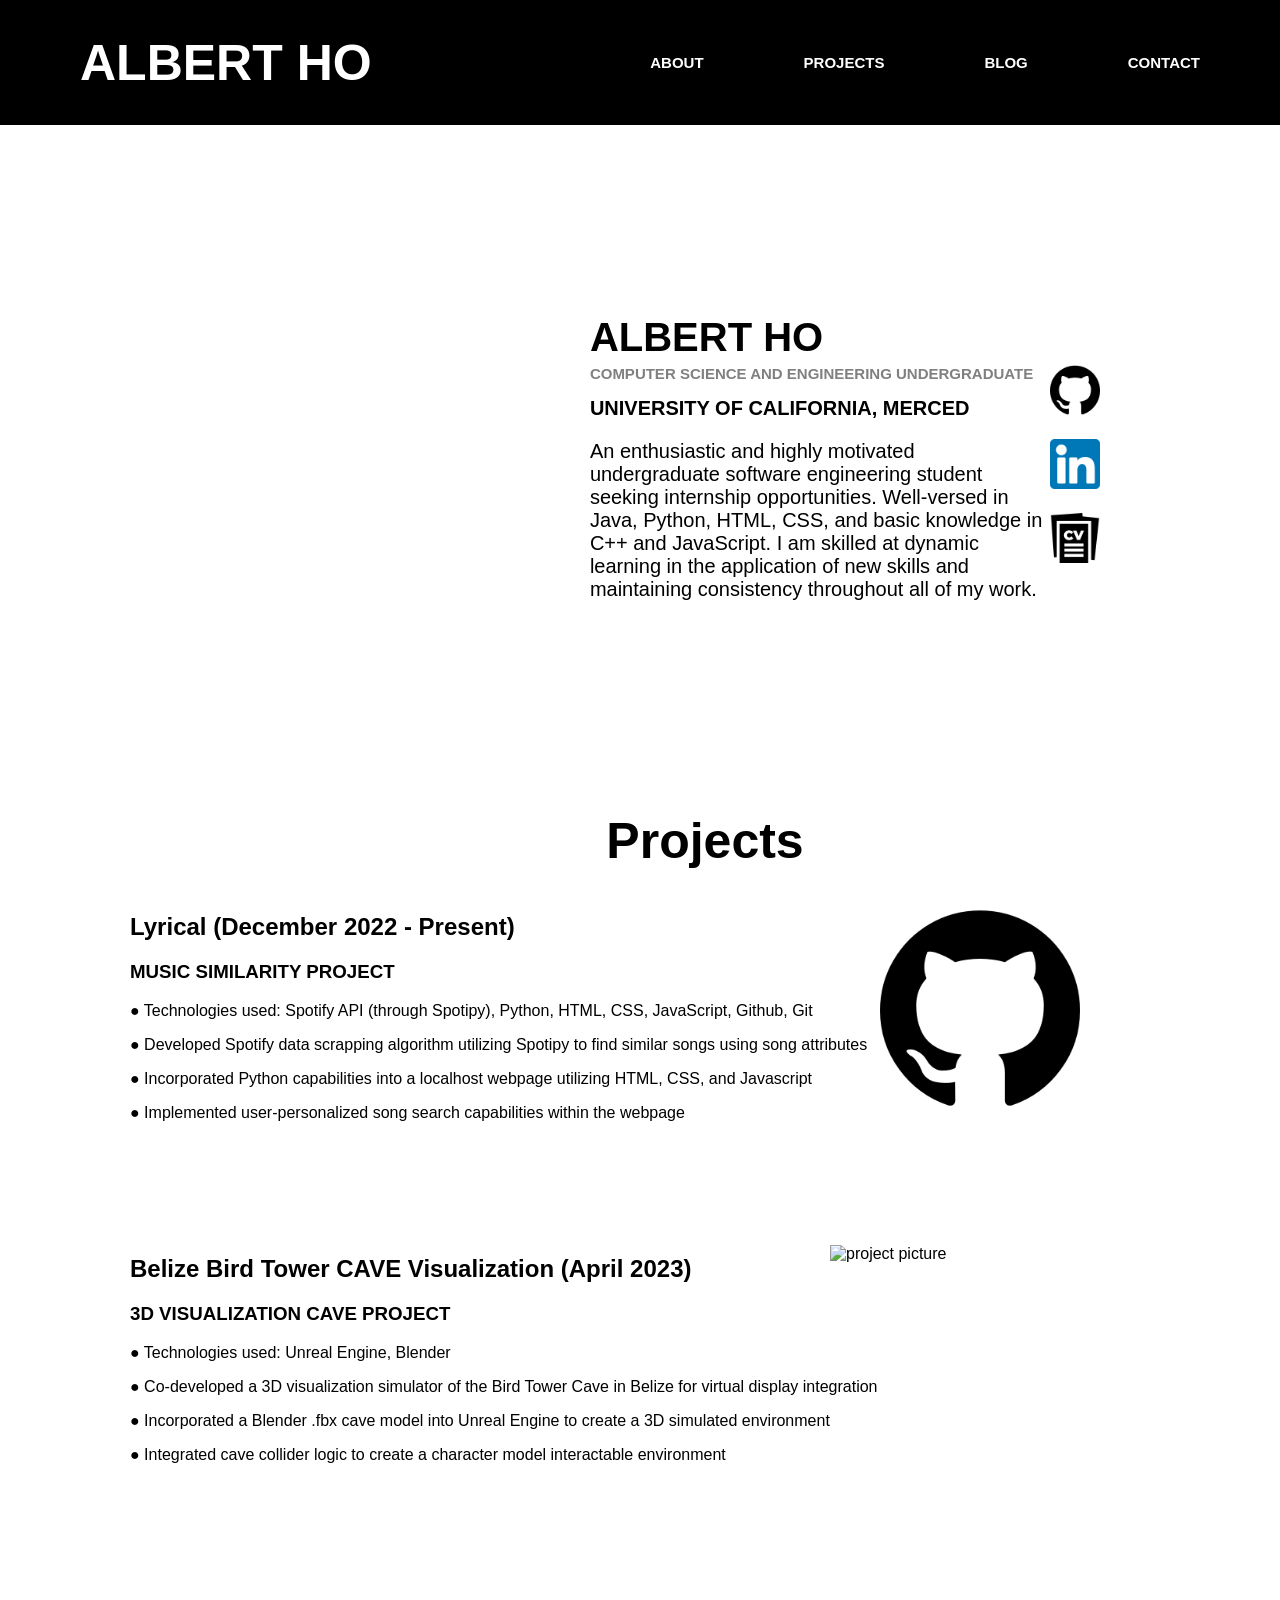
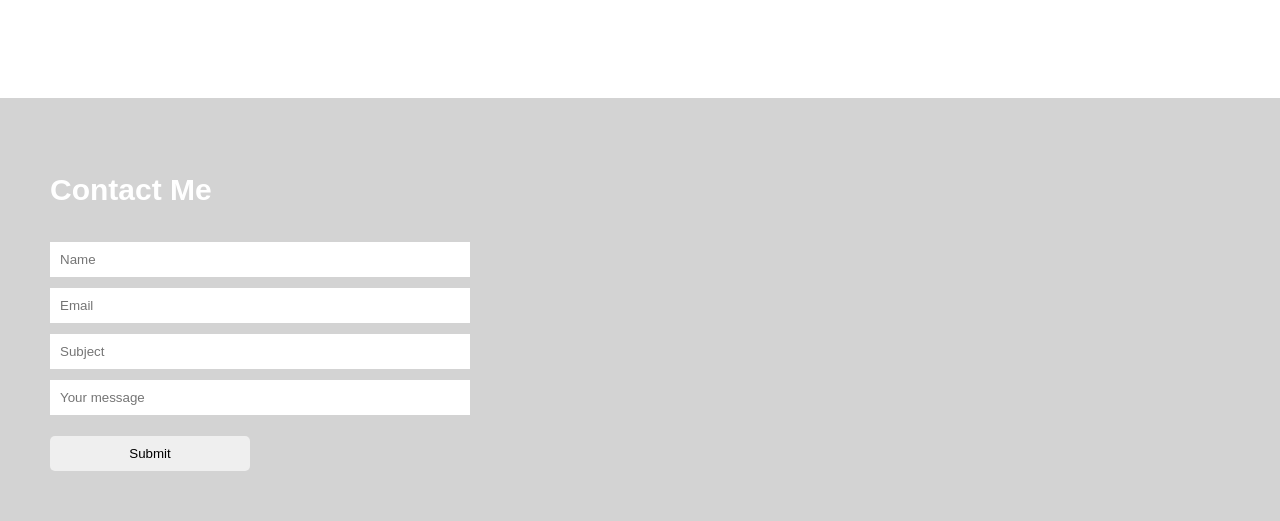
==== index.html @ 20526eb8 "Added additional content" ====
<!DOCTYPE html>
<html>
    <head>
        <link rel="stylesheet" href="style.css">
    </head>
    <body>
        <div class="navbar">
            <h1>ALBERT HO</h1>
            <div class="pages">
                <a href="#"><button>ABOUT</button></a>
                <a href="#projects_page"><button>PROJECTS</button></a>
                <a target="_blank" href="https://tofulati.github.io/blogoitory/"><button>BLOG</button></a>
                <a href="#contact_page"><button>CONTACT</button></a>
            </div>
        </div>
        <div class="clickables">
            <div class="github">
                <a target="_blank" href="https://github.com/Tofulati">
                    <img src="assets\github.png" alt="GitHub Icon">
                </a>
            </div>
            <div class="linkedin">
                <a target="_blank" href="https://www.linkedin.com/in/albertho/">
                    <img src="assets\linkedin.png" alt="Linkedin Icon">
                </a>
            </div>
            <div class="cv">
                <a target="_blank" href="assets\Resume_Formal.pdf">
                    <img src="assets\curriculum-vitae.png" alt="CV Icon">
                </a>
            </div>
        </div>
        
        <div class="about">
            <img src="https://media.licdn.com/dms/image/D4E03AQFFBGvEVaEjlQ/profile-displayphoto-shrink_800_800/0/1639620595159?e=1687996800&v=beta&t=6xJ5skv7abPTQnKK1wALh-GdWcUKDrQCiea3u0dwobo">
            <div class="text">
                <div class="name">
                    <h2>ALBERT HO</h2>
                </div>
                <div class="stud">
                    <h3>COMPUTER SCIENCE AND ENGINEERING UNDERGRADUATE</h3>
                </div>
                <div class="univ">
                    <h3>UNIVERSITY OF CALIFORNIA, MERCED</h3>
                </div>
                <div class="sum">
                    <p>
                        An enthusiastic and highly motivated undergraduate software engineering student seeking internship opportunities. Well-versed in Java, Python, HTML, CSS, and basic knowledge in C++ and JavaScript. I am skilled at dynamic learning in the application of new skills and maintaining consistency throughout all of my work. 
                    </p>
                </div>
            </div>  
        </div>
        <br>
        <a class="project_anchor" id="projects_page"><div class="projects"></a>
            <h1>Projects</h1>
            <div class="lyrical">
                <div class="name">
                    <h2>Lyrical (December 2022 - Present)</h2>
                </div>
                <div class="stud">
                    <h3>MUSIC SIMILARITY PROJECT</h3>
                </div>
                <div class="desc">
                    <p>● Technologies used: Spotify API (through Spotipy), Python, HTML, CSS, JavaScript, Github, Git</p>
                    <p>● Developed Spotify data scrapping algorithm utilizing Spotipy to find similar songs using song attributes</p>
                    <p>● Incorporated Python capabilities into a localhost webpage utilizing HTML, CSS, and Javascript</p>  
                    <p>● Implemented user-personalized song search capabilities within the webpage</p>  
                </div>
                <div class="github">
                    <a target="_blank" href="https://github.com/Tofulati/Lyrical">
                        <img src="assets\github.png" alt="GitHub Icon">
                    </a>
                </div>
            </div> 
            <br>
            <div class="belize">
                <div class="name">
                    <h2>Belize Bird Tower CAVE Visualization (April 2023)</h2>
                </div>
                <div class="stud">
                    <h3>3D VISUALIZATION CAVE PROJECT</h3>
                </div>
                <div class="desc">
                    <p>● Technologies used: Unreal Engine, Blender</p>
                    <p>● Co-developed a 3D visualization simulator of the Bird Tower Cave in Belize for virtual display integration</p>
                    <p>● Incorporated a Blender .fbx cave model into Unreal Engine to create a 3D simulated environment</p>  
                    <p>● Integrated cave collider logic to create a character model interactable environment</p>  
                </div>
                <img src="assets\CAVE_crew.jpg" alt="project picture">
            </div>  
        </div>
        <br>
        <div class="contacts">
            <form>
                <a id="contact_page"><h2>Contact Me</h2></a>
                <input type="text" placeholder="Name">
                <input type="email" placeholder="Email">
                <input type="text" placeholder="Subject">
                <input type="" placeholder="Your message">
                <button>Submit</button>
            </form>
        </div>
    </body>
</html>
---- style.css ----
body {
    margin: 0;
}

body::-webkit-scrollbar {
    display: none;
}

.navbar {
    border: none;
    background-color: black;
    display: flex;
    position: sticky;
    top: 0;
}

.navbar h1 {
    color: white;
    display: flex;
    align-items: center;
    margin-left: 80px;
    user-select: none;
}

.navbar .pages {
    display: flex;
    align-items: center;
    margin-left: auto;
    padding-right: 30px;
}

.navbar .pages button {
    cursor: pointer;
    padding: 50px;
    border: none;
    font-weight: bold;
    color: white;
    background-color: black;
    font-size: 15px;
    transition: background-color 500ms ease-out;
}

.navbar .pages button:hover {
    background-color: rgb(30, 30, 30);
}

.clickables{
    padding-top: 50px;
    margin-top: 190px;
    display: flex;
    padding-right: 180px;
    float: right;
    flex-direction: column;
    gap: 20px;
}

.clickables img{
    width: 50px;
}

.about {
    display: flex;
    user-select: none;
    padding-top: 50px;
}

.about img {
    display: flex;
    padding-top: 100px;
    padding-right: 100px;
    padding-left: 200px;
    padding-bottom: 150px;
    width: 30%;
    border-radius: 50%;
}

.about .text{
    margin-top: 140px;
    display: flex;
    flex-direction: column;
    width: 500px;
}

.about .name h2 {
    display: flex;
    font-size: 40px;
    font-family: Helvetica;
    margin: 0px;
}

.about .univ h3 {
    display: flex;
    font-size: 20px;
    font-family: Helvetica;
    margin: 0px;
}

.about .stud h3 {
    display: flex;
    font-size: 15px;
    font-family: Helvetica;
    margin-top: 5px;
    color: gray;
}

.about .sum {
    font-size: 20px;
    font-family: helvetica;
    height: 300px;
}

h1{
    display: flex;
    justify-content: center;
    font-size: 50px;
    font-family: Arial;
    font-weight: bold;
}

.project_anchor {
    display: block;
    position: relative;
    top: -100px;
}

.projects {
    display: flex;
    flex-direction: column;
    gap: 40px;
    padding-left: 130px;
    font-family: helvetica;
    padding-bottom: 200px;
}

.projects .lyrical {
    margin-top: -50px;
}

.projects .lyrical img {
    display: absolute;
    margin-top: -230px;
    margin-right: 200px;
    float: right;
    width: 200px;
}

.projects .belize img {
    display: absolute;
    margin-top: -235px;
    margin-right: 150px;
    float: right;
    width: 300px;
}

.contacts form{
    background-color: lightgray;
    display: flex;
    justify-content: start;
    flex-direction: column;
    align-items: start;
    padding: 50px;
    gap: 10px;
}

.contacts h2{
    display: flex;
    justify-content: center;
    font-size: 30px;
    font-family: Arial;
    font-weight: bold;
    color: white;
}

.contacts input{
    padding: 10px;
    border: none;
    border-bottom: 1px solid lightgray;
    width: 400px;
}

.contacts button{
    display: flex;
    justify-content: center;
    padding: 10px;
    margin-top: 10px;
    border: none;
    border-radius: 5px;
    cursor: pointer;
    width: 200px;
}
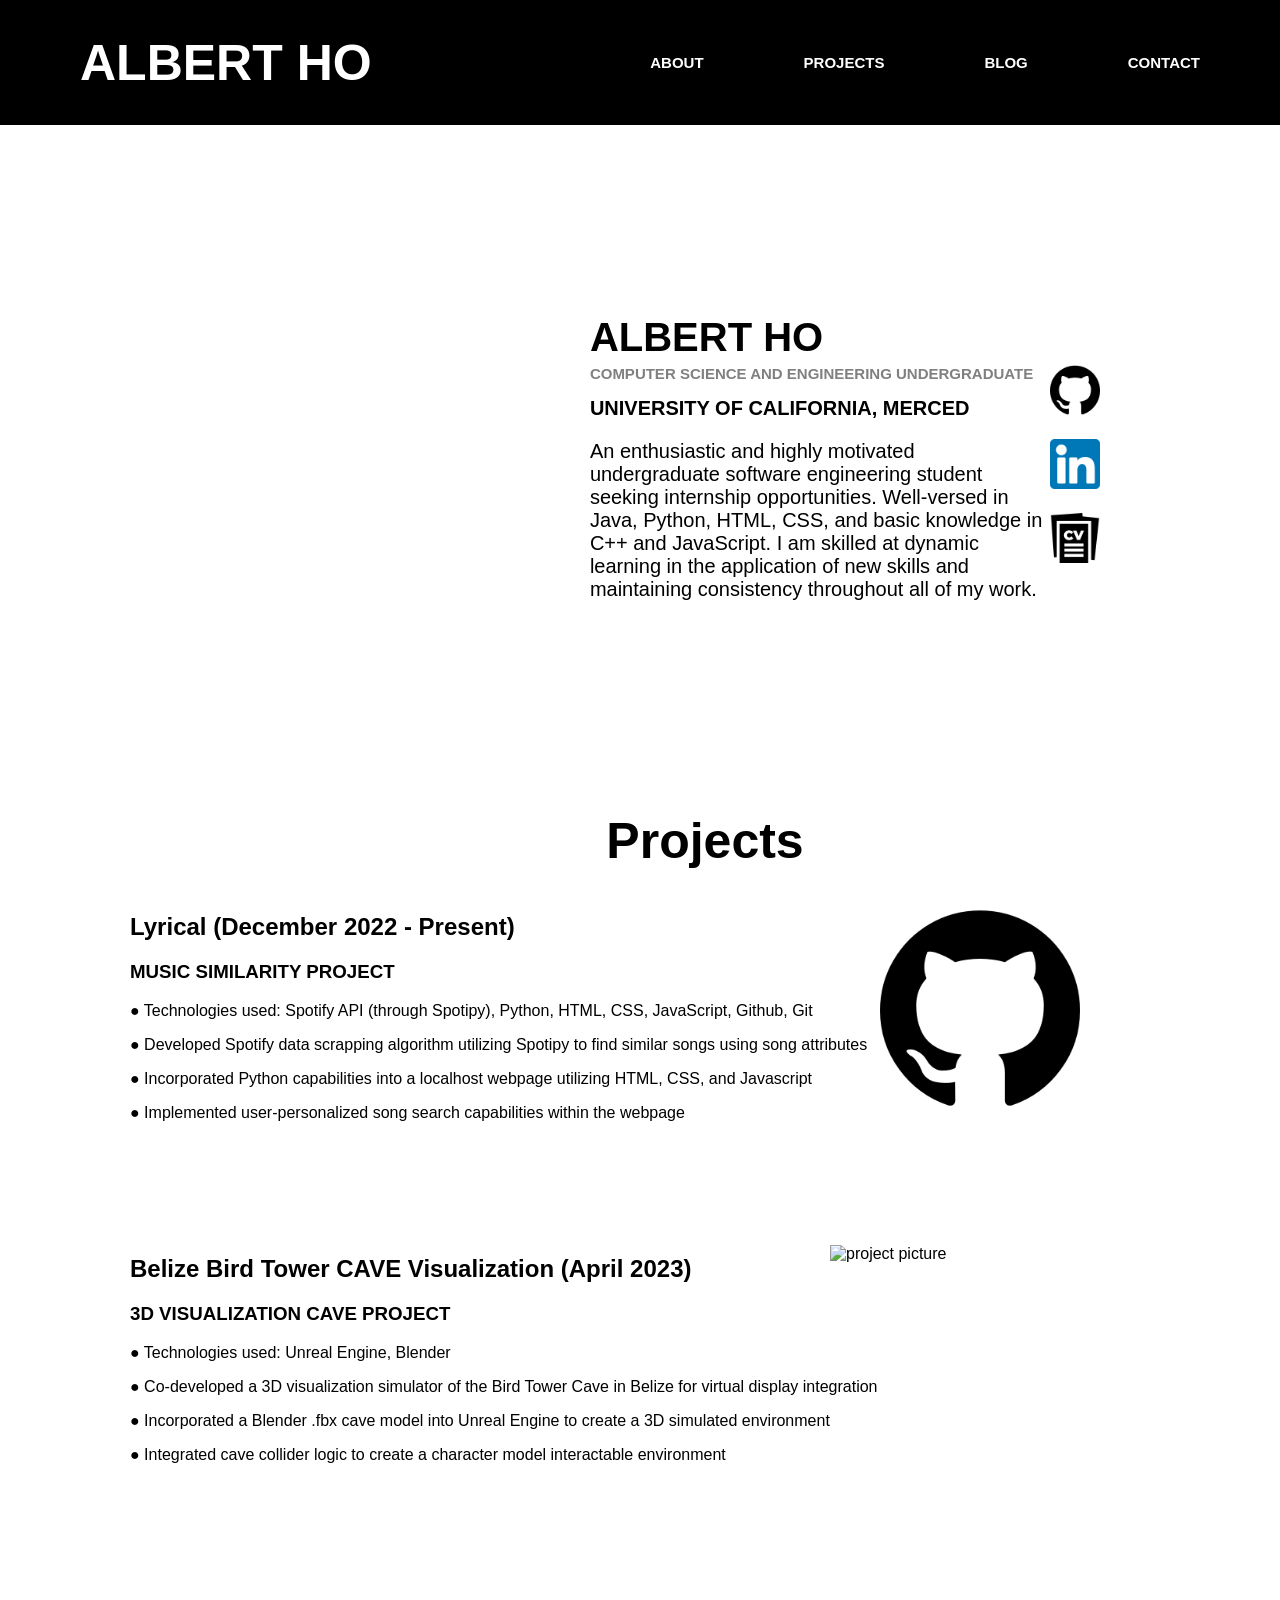
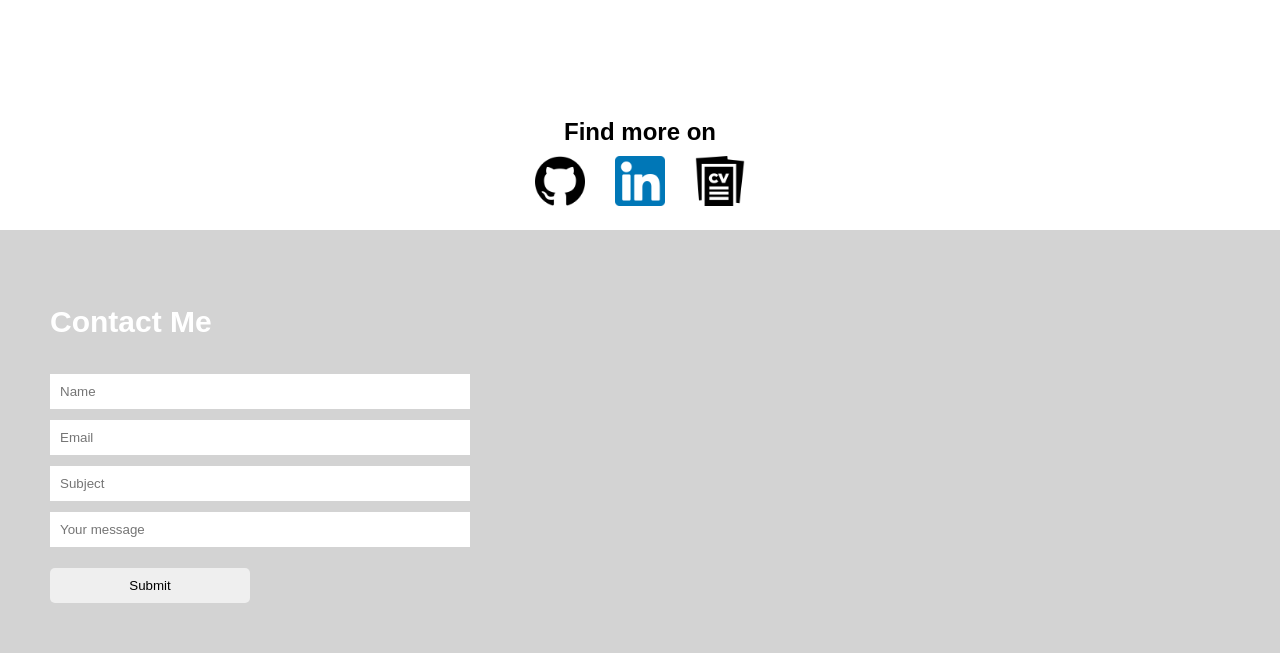
==== commit fb2870bd: "Added find more" ====
--- a/index.html
+++ b/index.html
@@ -87,9 +87,29 @@
                     <p>● Integrated cave collider logic to create a character model interactable environment</p>  
                 </div>
                 <img src="assets\CAVE_crew.jpg" alt="project picture">
-            </div>  
+            </div>
         </div>
         <br>
+        <div class="more">
+            <h2>Find more on</h2> 
+            <div class="buttons">
+                <div class="github">
+                    <a target="_blank" href="https://github.com/Tofulati">
+                        <img src="assets\github.png" alt="GitHub Icon">
+                    </a>
+                </div>
+                <div class="linkedin">
+                    <a target="_blank" href="https://www.linkedin.com/in/albertho/">
+                        <img src="assets\linkedin.png" alt="Linkedin Icon">
+                    </a>
+                </div>
+                <div class="cv">
+                    <a target="_blank" href="assets\Resume_Formal.pdf">
+                        <img src="assets\curriculum-vitae.png" alt="CV Icon">
+                    </a>
+                </div>
+            </div>
+        </div>
         <div class="contacts">
             <form>
                 <a id="contact_page"><h2>Contact Me</h2></a>
--- a/style.css
+++ b/style.css
@@ -112,6 +112,7 @@
 h1{
     display: flex;
     justify-content: center;
+    align-items: center;
     font-size: 50px;
     font-family: Arial;
     font-weight: bold;
@@ -129,7 +130,7 @@
     gap: 40px;
     padding-left: 130px;
     font-family: helvetica;
-    padding-bottom: 200px;
+    padding-bottom: 150px;
 }
 
 .projects .lyrical {
@@ -152,6 +153,26 @@
     width: 300px;
 }
 
+.more h2 {
+    display: flex;
+    justify-content: center;
+    padding-top: 50px;
+    font-family: helvetica;
+    margin-bottom: 10px;
+}
+
+.more .buttons {
+    display: flex;
+    justify-content: center;
+    align-items: center;
+    gap: 30px;
+    padding-bottom: 20px
+}
+
+.more .buttons img{
+    width: 50px;
+}
+
 .contacts form{
     background-color: lightgray;
     display: flex;
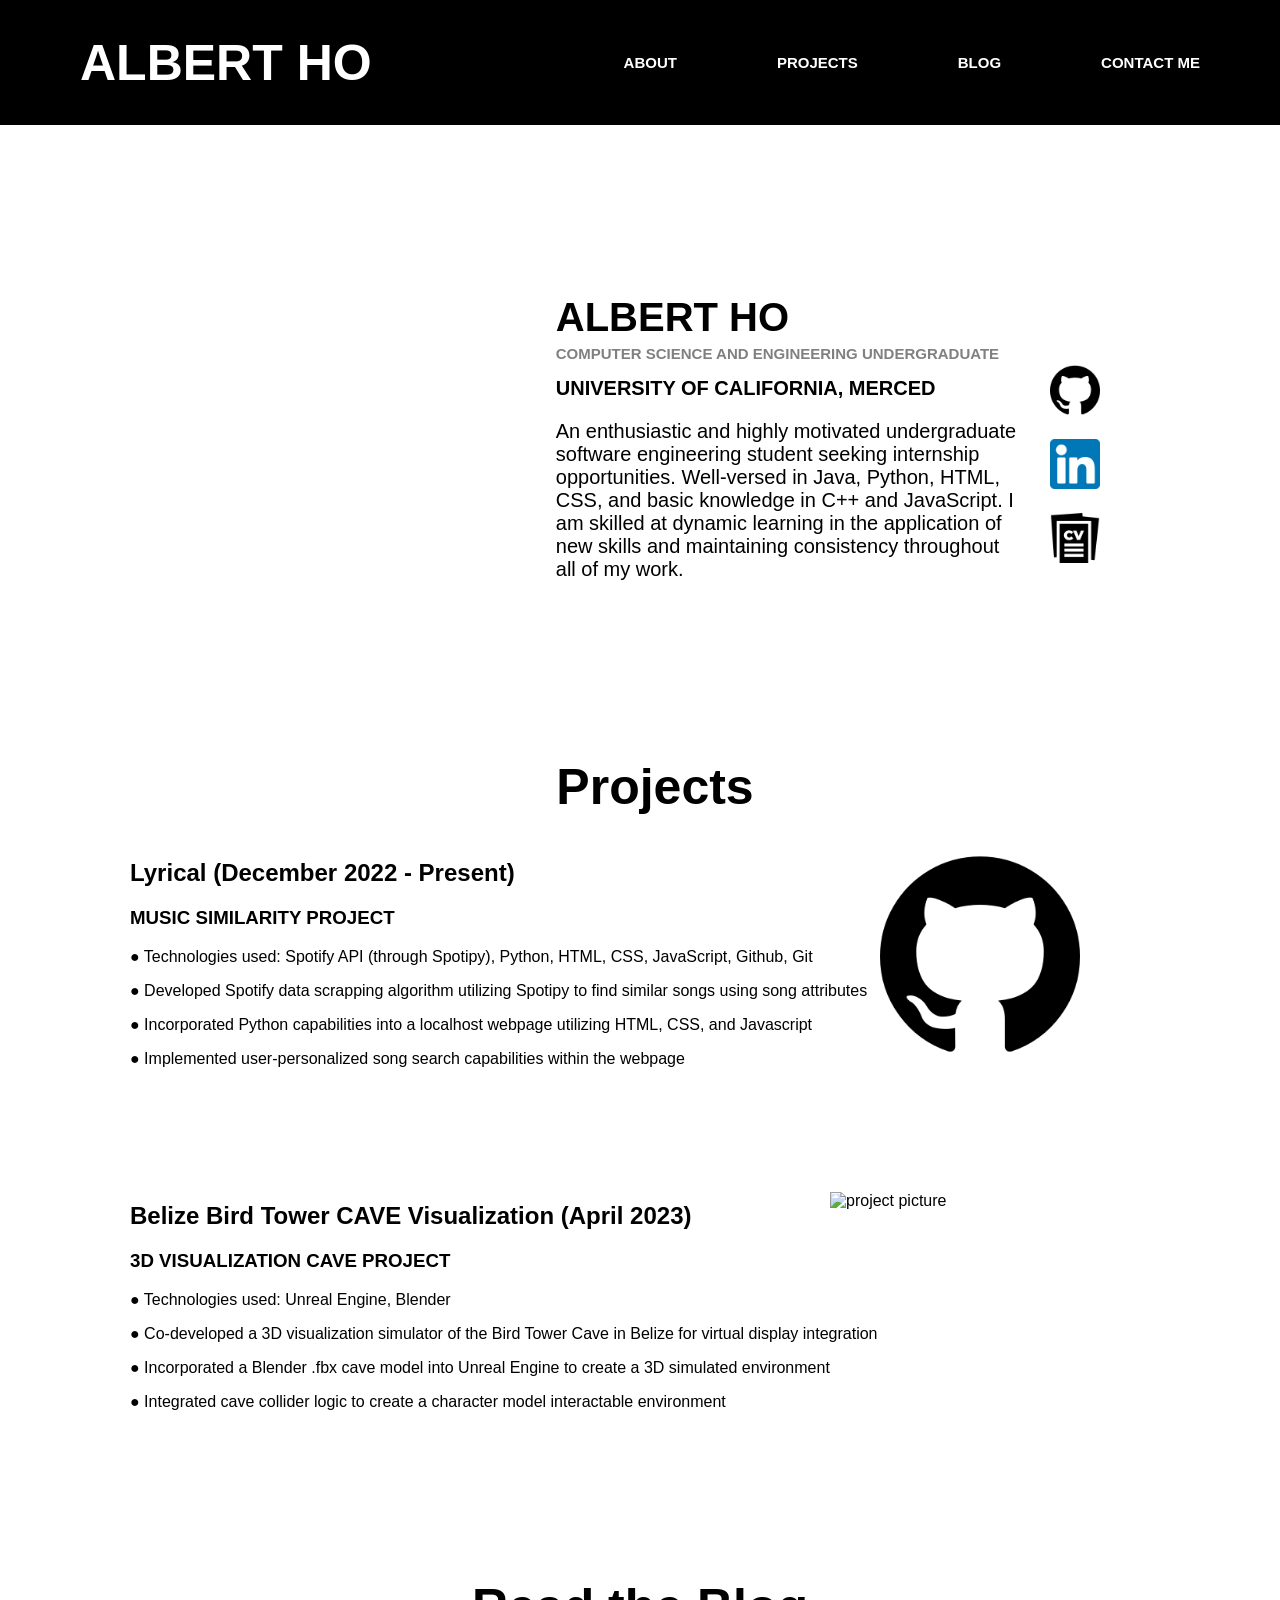
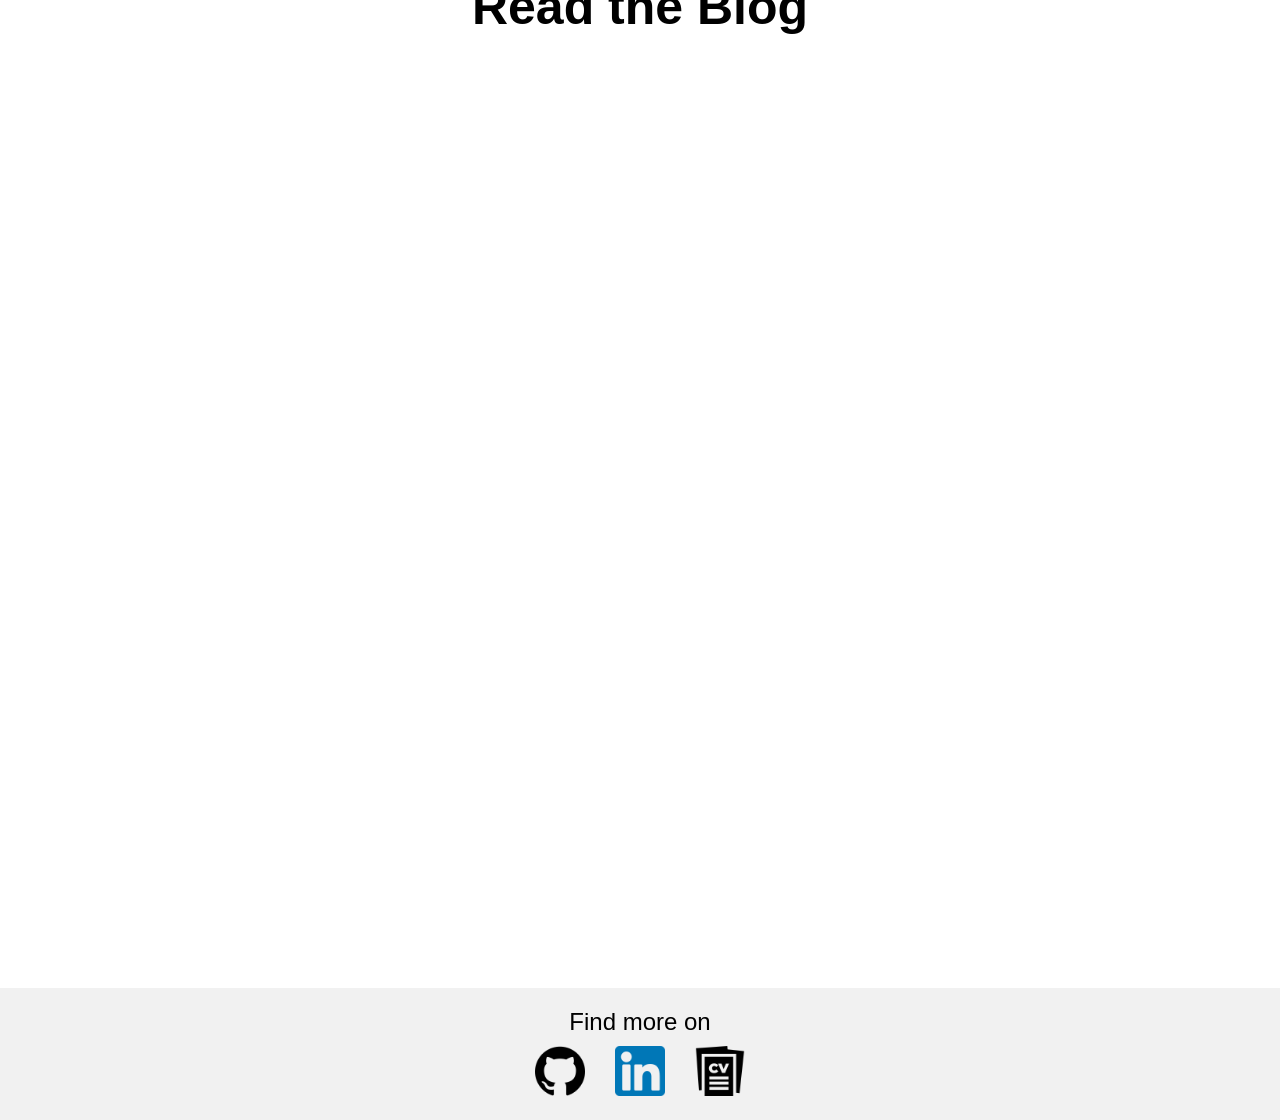
==== commit 59bf5480: "Add blog" ====
--- a/index.html
+++ b/index.html
@@ -9,8 +9,8 @@
             <div class="pages">
                 <a href="#"><button>ABOUT</button></a>
                 <a href="#projects_page"><button>PROJECTS</button></a>
-                <a target="_blank" href="https://tofulati.github.io/blogoitory/"><button>BLOG</button></a>
-                <a href="#contact_page"><button>CONTACT</button></a>
+                <a href="#blog_page"><button>BLOG</button></a>
+                <a href="mailto:aho66@ucmerced.edu"><button>CONTACT ME</button></a>
             </div>
         </div>
         <div class="clickables">
@@ -90,6 +90,12 @@
             </div>
         </div>
         <br>
+        <a class="blog_anchor" id="blog_page"></a>
+        <div class="blog">
+            <h1>Read the Blog</h1>
+            <iframe src="https://tofulati.github.io/blogoitory/"></iframe>  
+        </div>
+        <br>
         <div class="more">
             <h2>Find more on</h2> 
             <div class="buttons">
@@ -110,15 +116,5 @@
                 </div>
             </div>
         </div>
-        <div class="contacts">
-            <form>
-                <a id="contact_page"><h2>Contact Me</h2></a>
-                <input type="text" placeholder="Name">
-                <input type="email" placeholder="Email">
-                <input type="text" placeholder="Subject">
-                <input type="" placeholder="Your message">
-                <button>Submit</button>
-            </form>
-        </div>
     </body>
 </html>
--- a/style.css
+++ b/style.css
@@ -7,6 +7,7 @@
 }
 
 .navbar {
+    z-index: 1;
     border: none;
     background-color: black;
     display: flex;
@@ -61,15 +62,14 @@
 .about {
     display: flex;
     user-select: none;
-    padding-top: 50px;
+    padding: 30px;
+    padding-bottom: 50px;
 }
 
 .about img {
     display: flex;
-    padding-top: 100px;
-    padding-right: 100px;
-    padding-left: 200px;
-    padding-bottom: 150px;
+    margin-left: 50px;
+    padding: 100px;
     width: 30%;
     border-radius: 50%;
 }
@@ -118,10 +118,31 @@
     font-weight: bold;
 }
 
+.blog_anchor {
+    display: block;
+    position: relative;
+    top: -100px;
+}
+
+.blog {
+    display: flex;
+    justify-content: center;
+    align-items: center;
+    flex-direction: column;
+    padding-bottom: 200px;
+}
+
+.blog iframe {
+    z-index: 0;
+    border: none;
+    width: 1000px;
+    height: 800px;
+}
+
 .project_anchor {
     display: block;
     position: relative;
-    top: -100px;
+    top: -150px;
 }
 
 .projects {
@@ -130,7 +151,12 @@
     gap: 40px;
     padding-left: 130px;
     font-family: helvetica;
-    padding-bottom: 150px;
+    padding-bottom: 100px;
+}
+
+.projects h1 {
+    margin-top: -50px;
+    margin-left: -100px;
 }
 
 .projects .lyrical {
@@ -153,12 +179,18 @@
     width: 300px;
 }
 
+.more {
+    background-color: rgb(241, 241, 241);
+}
+
 .more h2 {
     display: flex;
     justify-content: center;
-    padding-top: 50px;
+    padding-top: 20px;
     font-family: helvetica;
+    font-weight: lighter;
     margin-bottom: 10px;
+    margin-top: -100px;
 }
 
 .more .buttons {
@@ -171,41 +203,4 @@
 
 .more .buttons img{
     width: 50px;
-}
-
-.contacts form{
-    background-color: lightgray;
-    display: flex;
-    justify-content: start;
-    flex-direction: column;
-    align-items: start;
-    padding: 50px;
-    gap: 10px;
-}
-
-.contacts h2{
-    display: flex;
-    justify-content: center;
-    font-size: 30px;
-    font-family: Arial;
-    font-weight: bold;
-    color: white;
-}
-
-.contacts input{
-    padding: 10px;
-    border: none;
-    border-bottom: 1px solid lightgray;
-    width: 400px;
-}
-
-.contacts button{
-    display: flex;
-    justify-content: center;
-    padding: 10px;
-    margin-top: 10px;
-    border: none;
-    border-radius: 5px;
-    cursor: pointer;
-    width: 200px;
 }
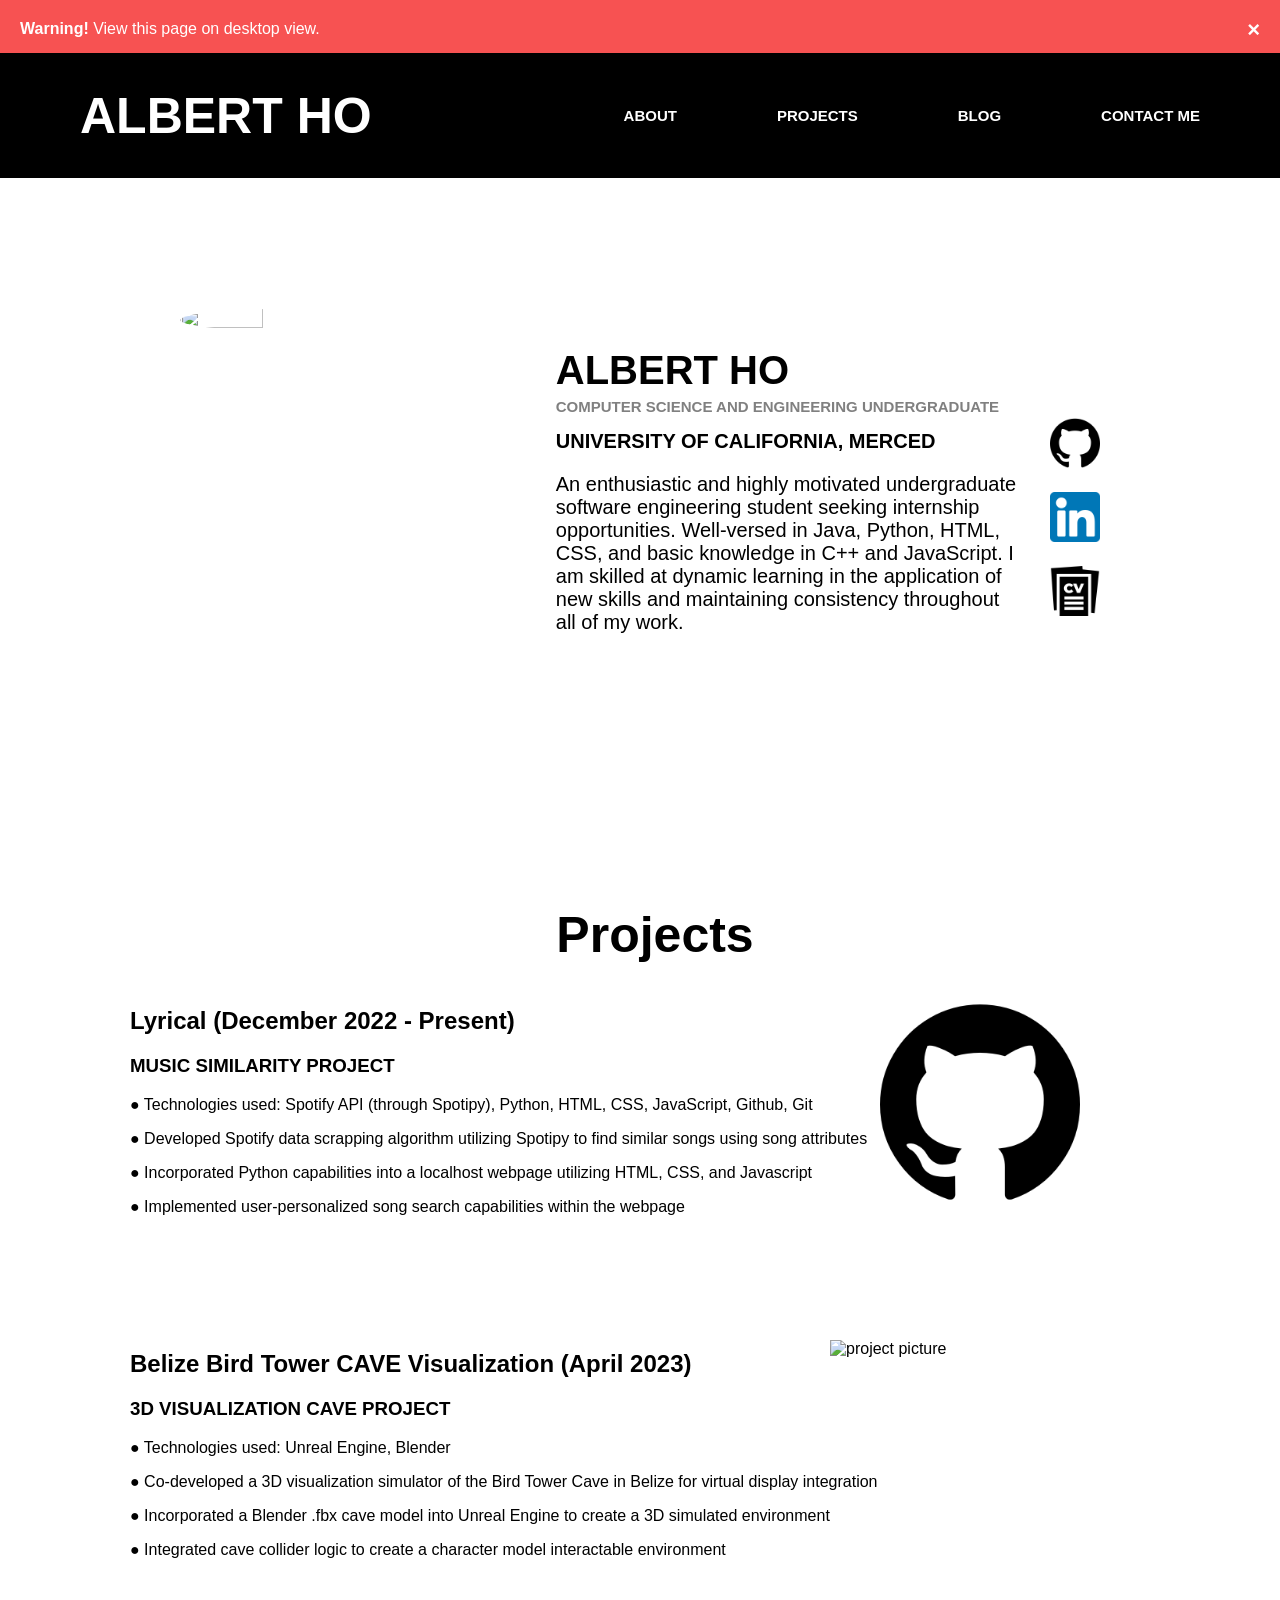
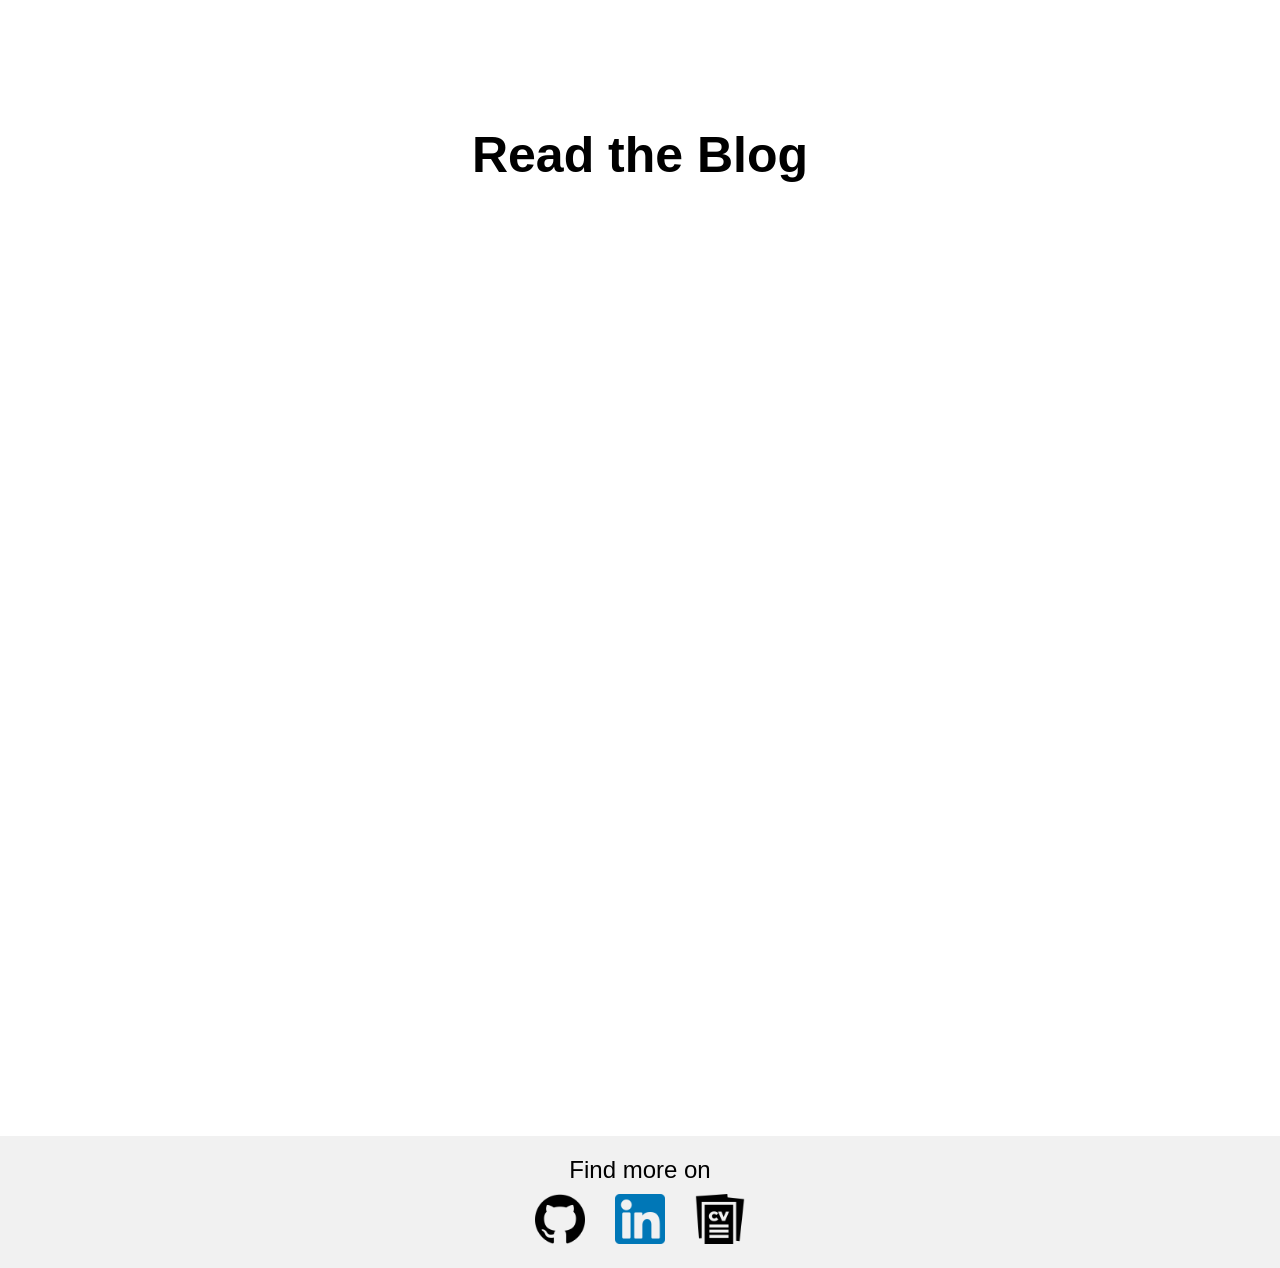
==== commit b4ab25ad: "Added warning bar" ====
--- a/index.html
+++ b/index.html
@@ -4,6 +4,11 @@
         <link rel="stylesheet" href="style.css">
     </head>
     <body>
+        <div class="alert">
+            <span class="closebtn" onclick="this.parentelement.style.display='none';">&times;</span>
+            <span style="font-weight: bold;">Warning!</span>
+            View this page on desktop view.
+        </div>
         <div class="navbar">
             <h1>ALBERT HO</h1>
             <div class="pages">
--- a/style.css
+++ b/style.css
@@ -4,6 +4,30 @@
 
 body::-webkit-scrollbar {
     display: none;
+}
+
+.alert {
+    padding: 20px;
+    background-color: rgb(247, 82, 82);
+    color: white;
+    margin-bottom: 15px;
+    font-family: helvetica;
+    margin-bottom: -5px;
+}
+
+.closebtn {
+    margin-left: 15px;
+    color: white;
+    font-weight: bold;
+    float: right;
+    font-size: 22px;
+    line-height: 20px;
+    cursor: pointer;
+    transition: 0.3s;
+}
+
+.closebtn:hover {
+    color: black;
 }
 
 .navbar {
@@ -71,6 +95,7 @@
     margin-left: 50px;
     padding: 100px;
     width: 30%;
+    height: 30%;
     border-radius: 50%;
 }
 
@@ -79,6 +104,7 @@
     display: flex;
     flex-direction: column;
     width: 500px;
+    height: 500px;
 }
 
 .about .name h2 {
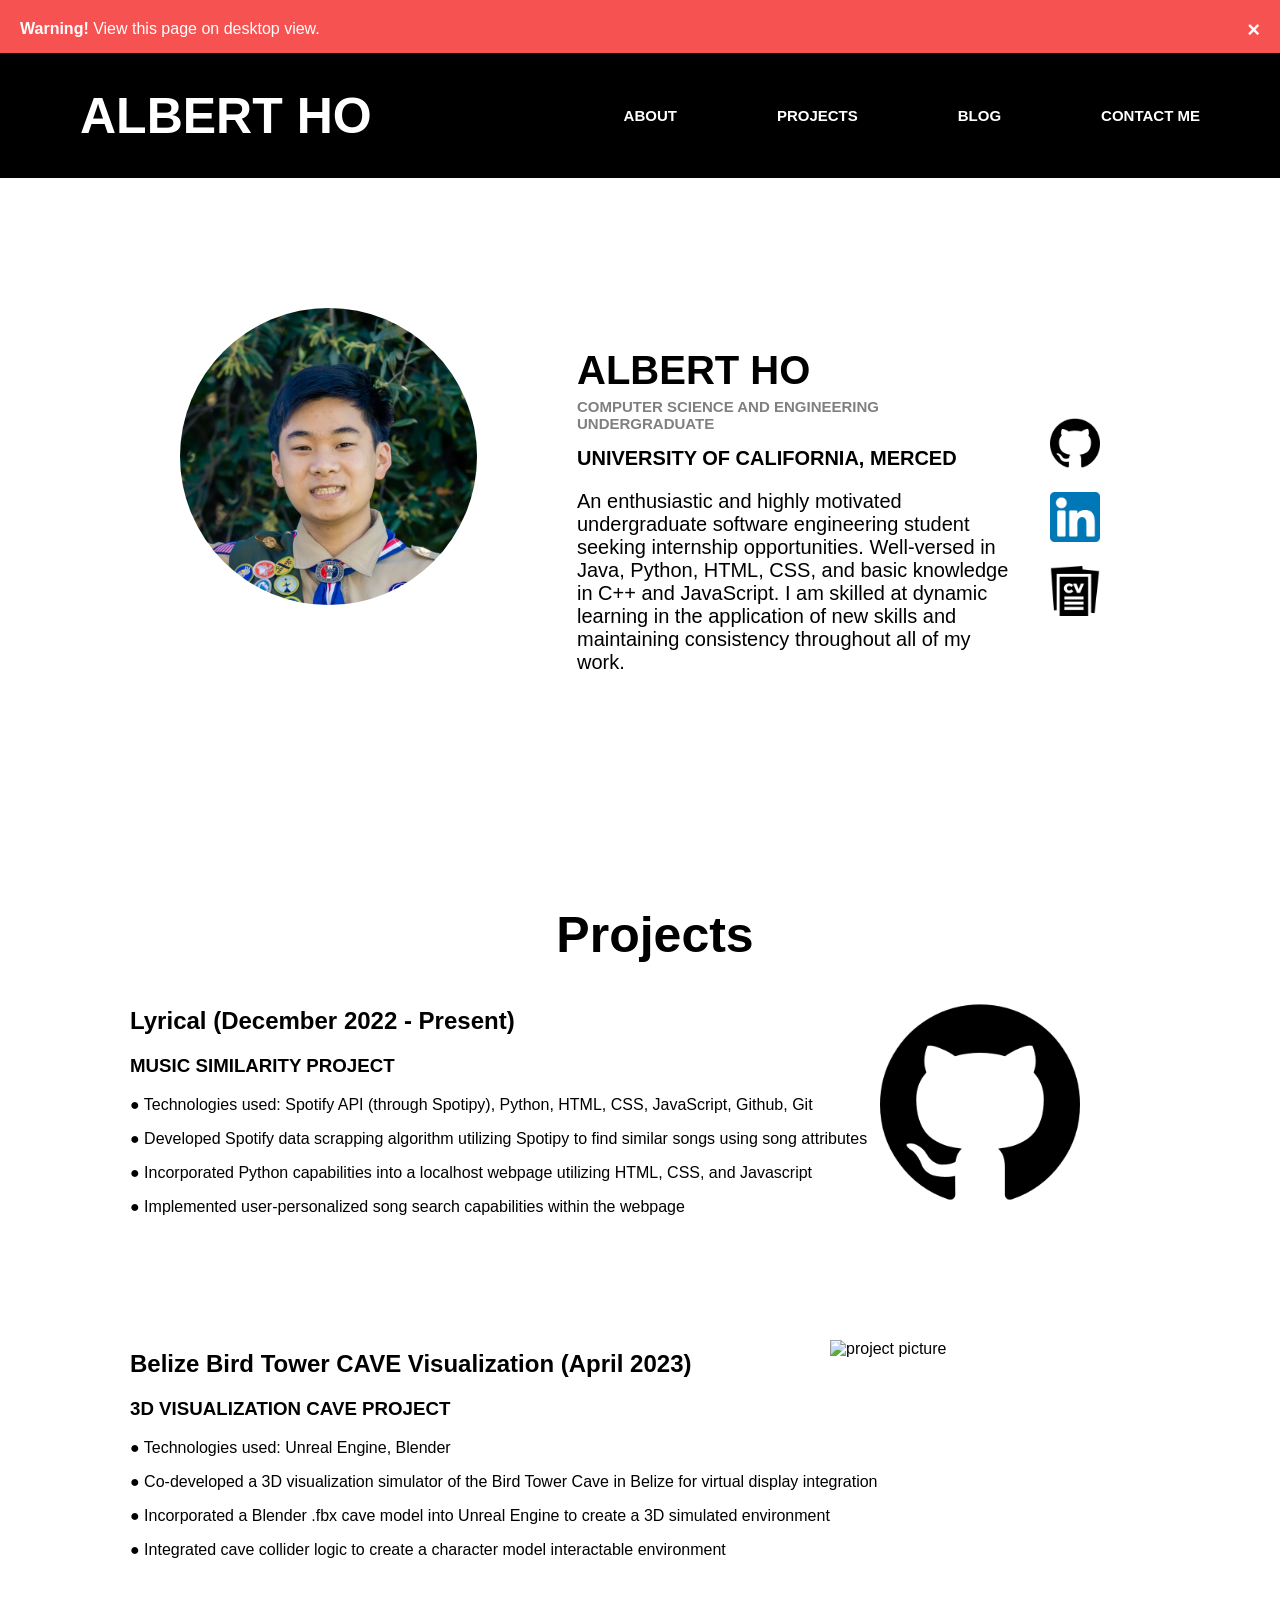
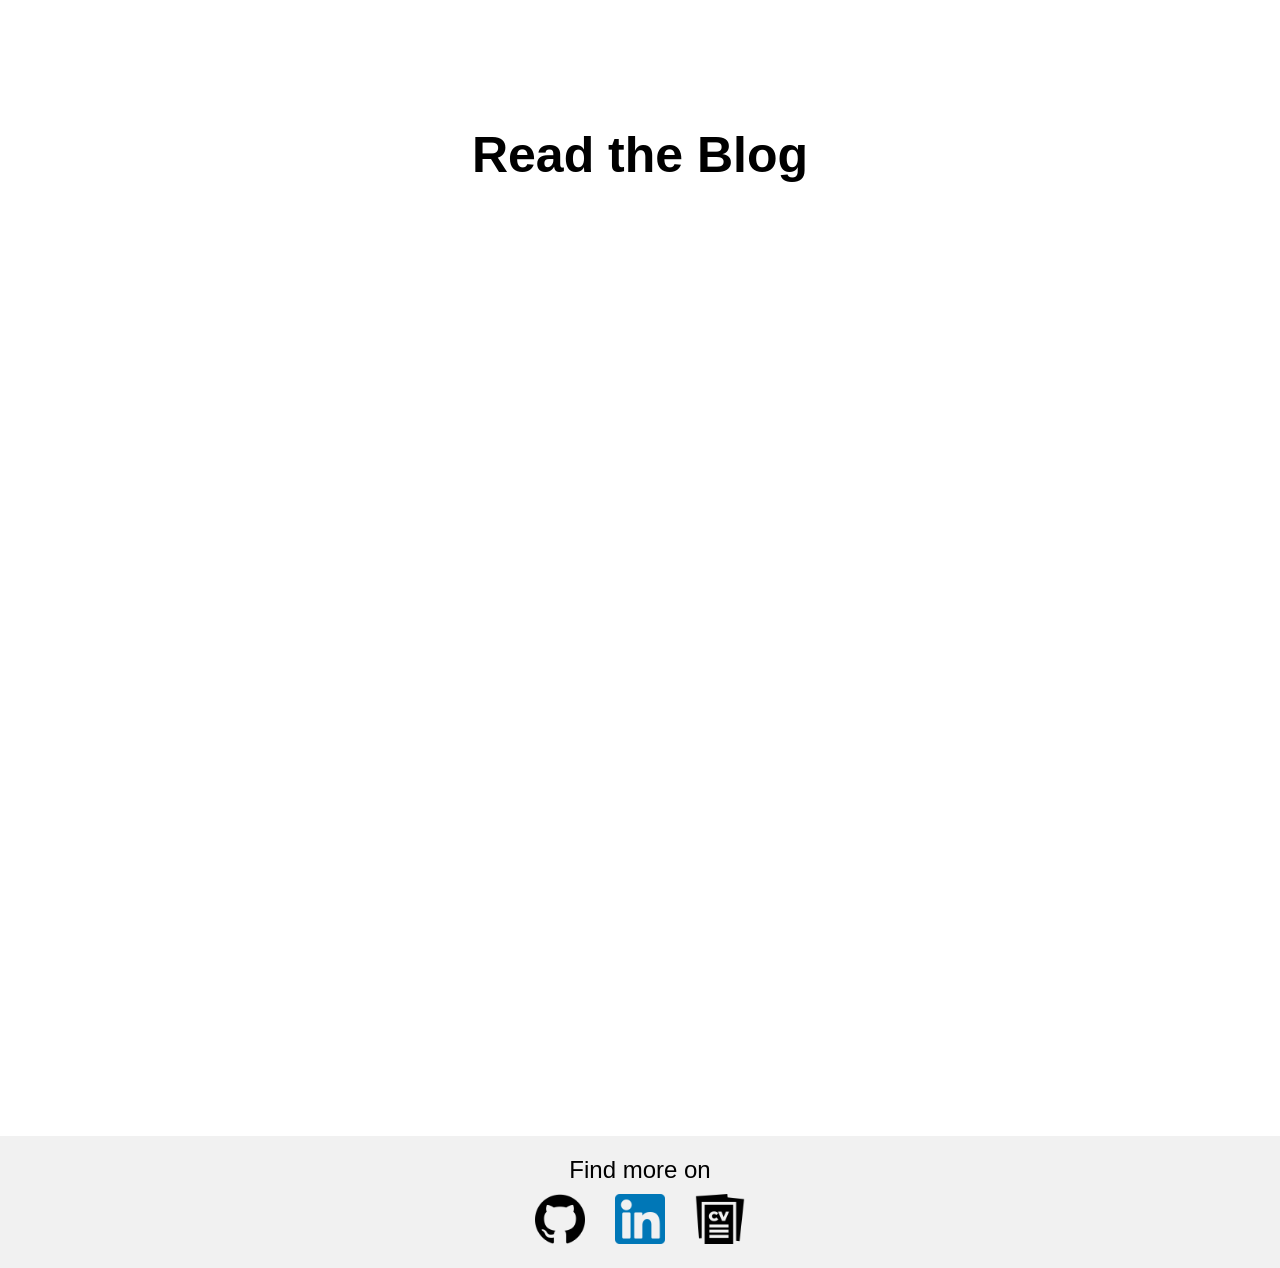
==== commit 4427ba97: "Update index.html" ====
--- a/index.html
+++ b/index.html
@@ -37,7 +37,7 @@
         </div>
         
         <div class="about">
-            <img src="https://media.licdn.com/dms/image/D4E03AQFFBGvEVaEjlQ/profile-displayphoto-shrink_800_800/0/1639620595159?e=1687996800&v=beta&t=6xJ5skv7abPTQnKK1wALh-GdWcUKDrQCiea3u0dwobo">
+            <img src="assets/1639620595159.jpg">
             <div class="text">
                 <div class="name">
                     <h2>ALBERT HO</h2>
@@ -122,4 +122,4 @@
             </div>
         </div>
     </body>
-</html>+</html>
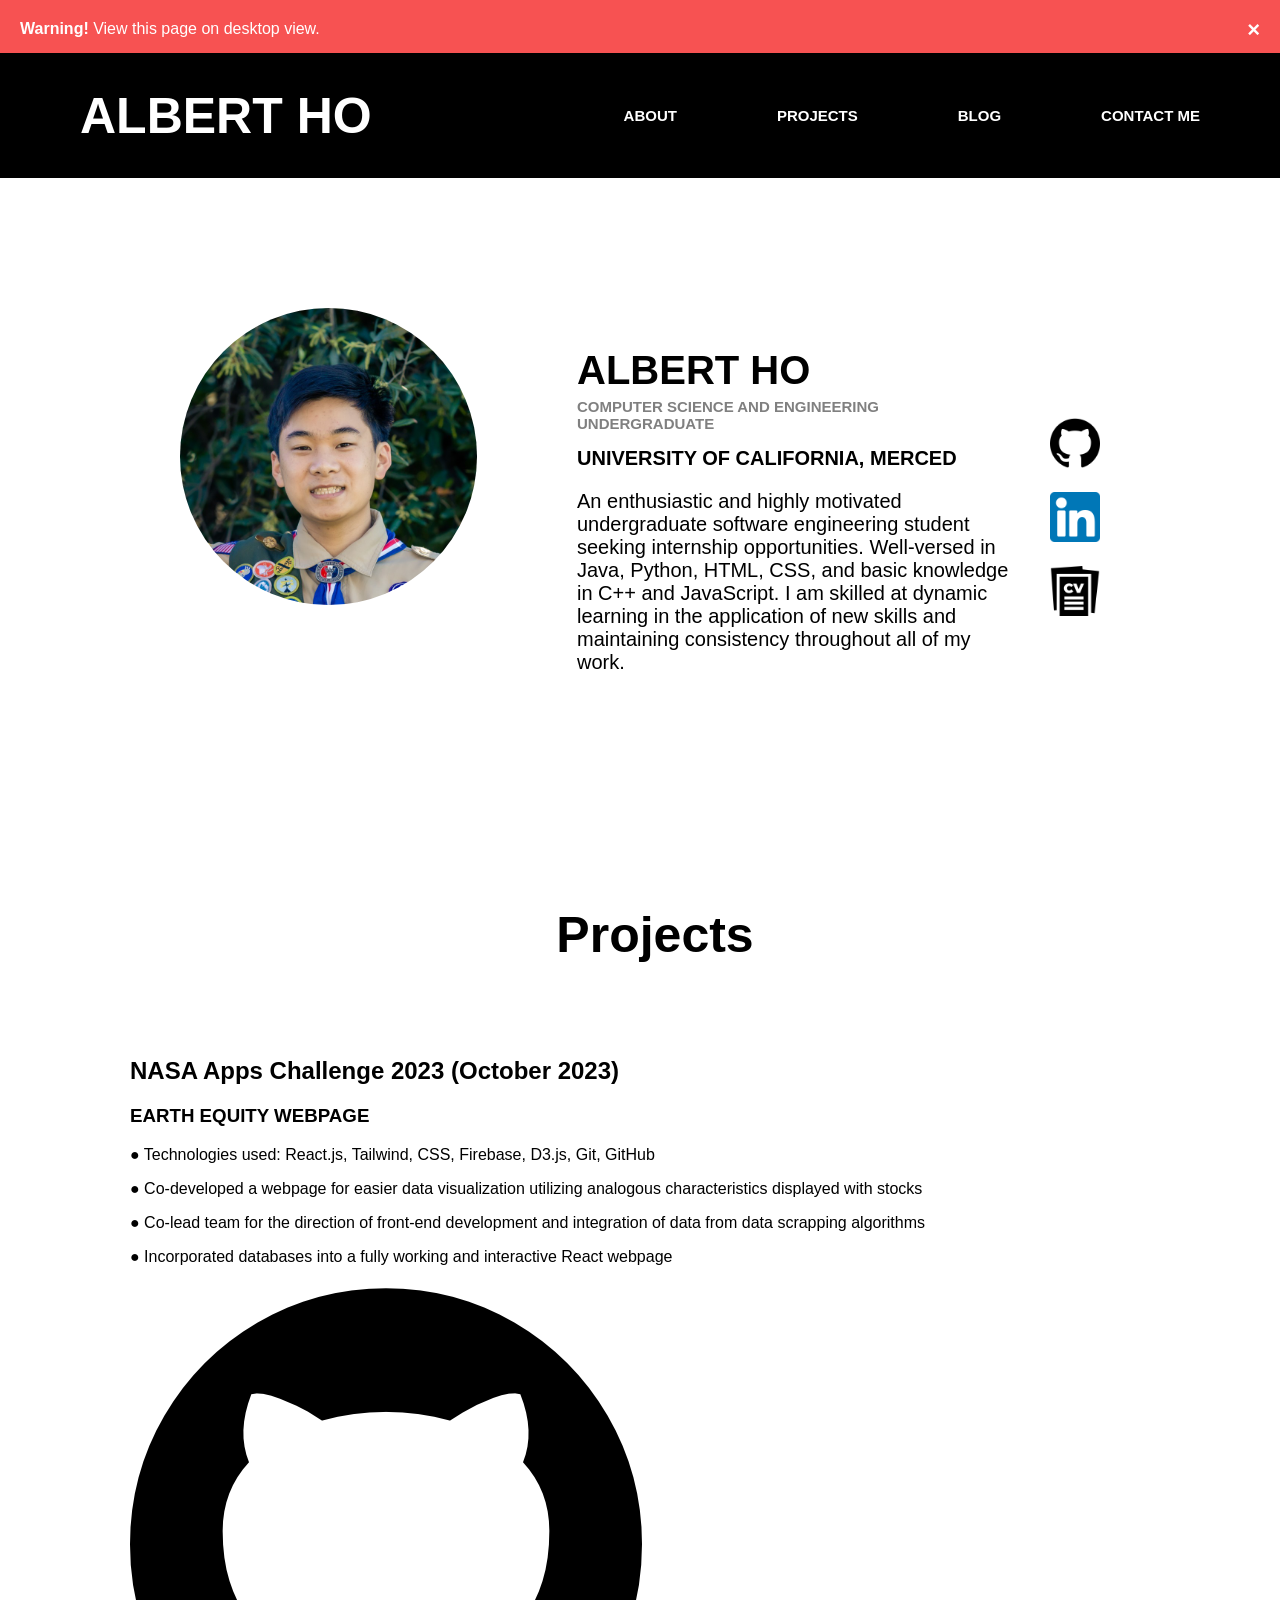
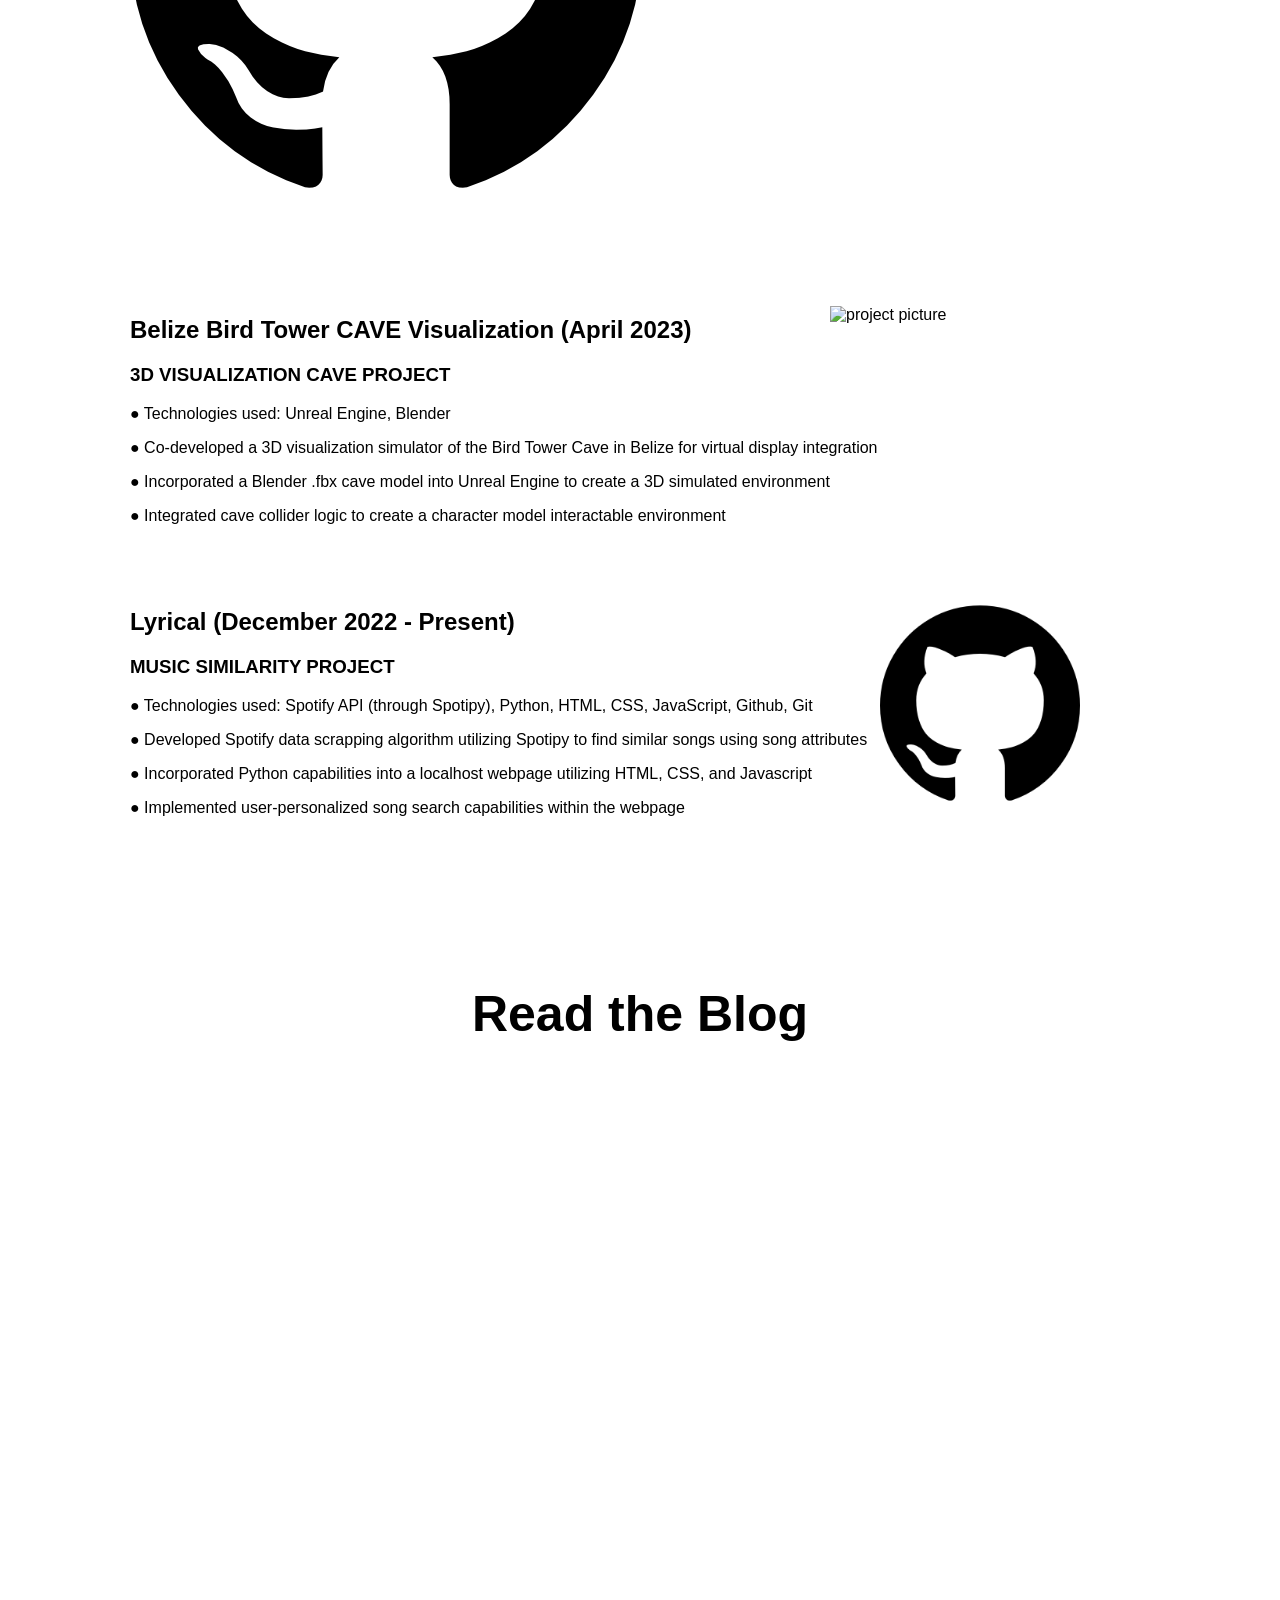
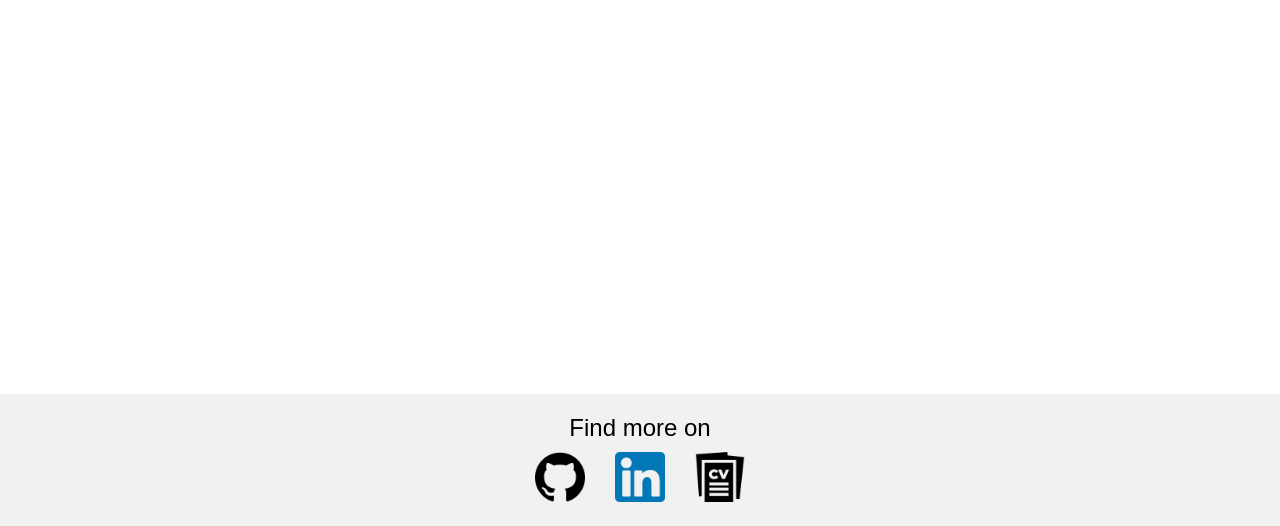
==== commit 80af462f: "Update index.html" ====
--- a/index.html
+++ b/index.html
@@ -58,6 +58,42 @@
         <br>
         <a class="project_anchor" id="projects_page"><div class="projects"></a>
             <h1>Projects</h1>
+            <div class="nasa">
+                <div class="name">
+                    <h2>NASA Apps Challenge 2023 (October 2023)</h2>
+                </div>
+                <div class="stud">
+                    <h3>EARTH EQUITY WEBPAGE</h3>
+                </div>
+                <div class="desc">
+                    <p>● Technologies used: React.js, Tailwind, CSS, Firebase, D3.js, Git, GitHub</p>
+                    <p>● Co-developed a webpage for easier data visualization utilizing analogous characteristics displayed with stocks</p>
+                    <p>● Co-lead team for the direction of front-end development and integration of data from data scrapping algorithms</p>
+                    <p>● Incorporated databases into a fully working and interactive React webpage</p> 
+                </div>
+                <div class="github">
+                    <a target="_blank" href="https://github.com/hajin-park/Earth-Equity">
+                        <img src="assets\github.png" alt="GitHub Icon">
+                    </a>
+                </div>
+            </div>
+            <br>
+            <div class="belize">
+                <div class="name">
+                    <h2>Belize Bird Tower CAVE Visualization (April 2023)</h2>
+                </div>
+                <div class="stud">
+                    <h3>3D VISUALIZATION CAVE PROJECT</h3>
+                </div>
+                <div class="desc">
+                    <p>● Technologies used: Unreal Engine, Blender</p>
+                    <p>● Co-developed a 3D visualization simulator of the Bird Tower Cave in Belize for virtual display integration</p>
+                    <p>● Incorporated a Blender .fbx cave model into Unreal Engine to create a 3D simulated environment</p>  
+                    <p>● Integrated cave collider logic to create a character model interactable environment</p>  
+                </div>
+                <img src="assets\CAVE_crew.jpg" alt="project picture">
+            </div>
+            <br>
             <div class="lyrical">
                 <div class="name">
                     <h2>Lyrical (December 2022 - Present)</h2>
@@ -77,22 +113,6 @@
                     </a>
                 </div>
             </div> 
-            <br>
-            <div class="belize">
-                <div class="name">
-                    <h2>Belize Bird Tower CAVE Visualization (April 2023)</h2>
-                </div>
-                <div class="stud">
-                    <h3>3D VISUALIZATION CAVE PROJECT</h3>
-                </div>
-                <div class="desc">
-                    <p>● Technologies used: Unreal Engine, Blender</p>
-                    <p>● Co-developed a 3D visualization simulator of the Bird Tower Cave in Belize for virtual display integration</p>
-                    <p>● Incorporated a Blender .fbx cave model into Unreal Engine to create a 3D simulated environment</p>  
-                    <p>● Integrated cave collider logic to create a character model interactable environment</p>  
-                </div>
-                <img src="assets\CAVE_crew.jpg" alt="project picture">
-            </div>
         </div>
         <br>
         <a class="blog_anchor" id="blog_page"></a>
@@ -115,7 +135,7 @@
                     </a>
                 </div>
                 <div class="cv">
-                    <a target="_blank" href="assets\Resume_Formal.pdf">
+                    <a target="_blank" href="assets\Resume_10102023.pdf">
                         <img src="assets\curriculum-vitae.png" alt="CV Icon">
                     </a>
                 </div>
